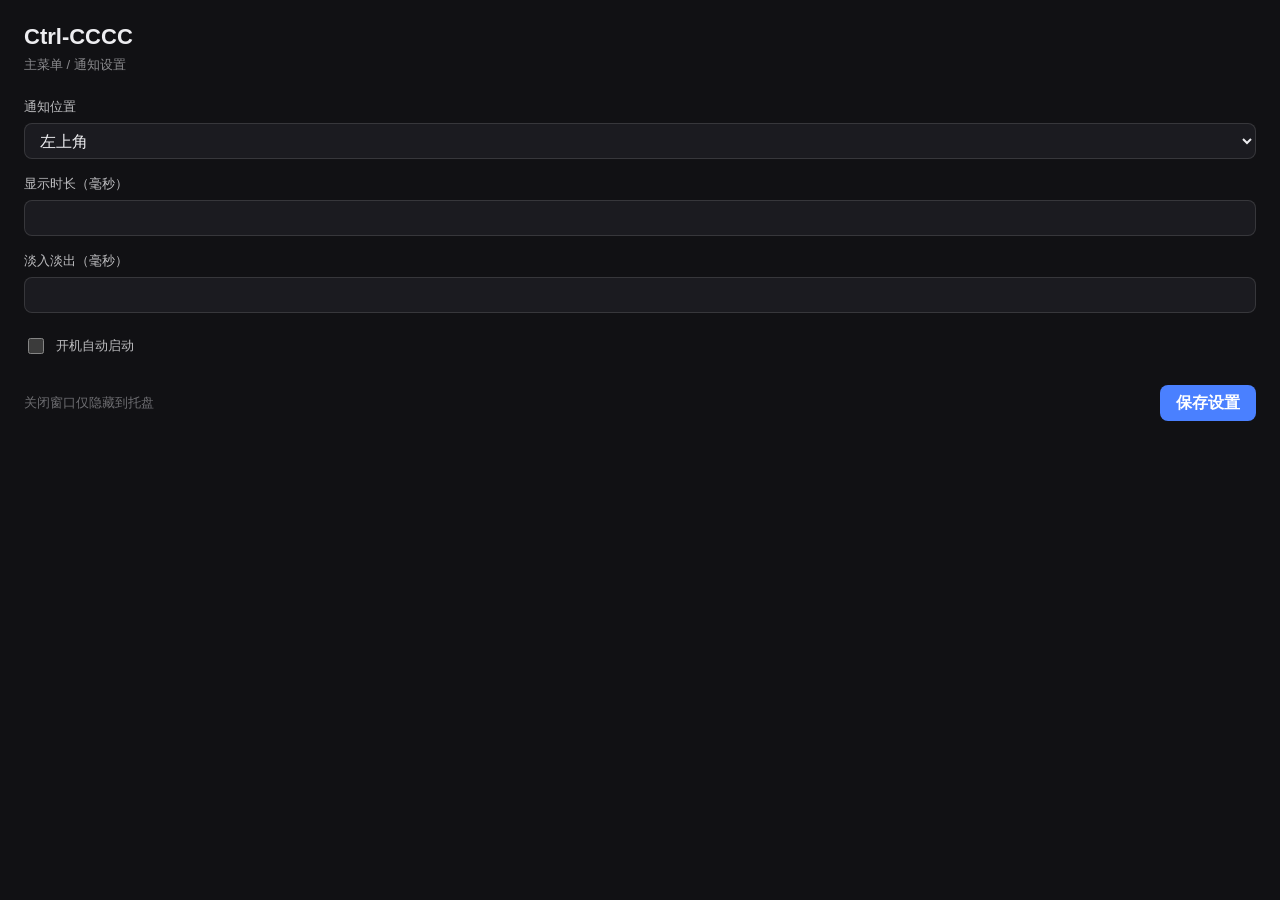
==== ui/main.html @ 38831c97 "feat: implement clipboard monitoring and notification system" ====
<!doctype html>
<html lang="zh-CN">
<head>
  <meta charset="UTF-8" />
  <meta name="viewport" content="width=device-width, initial-scale=1.0" />
  <meta http-equiv="Content-Security-Policy" content="default-src 'none'; style-src 'self'; script-src 'self'" />
  <title>Ctrl-CCCC</title>
  <link rel="stylesheet" href="main.css" />
</head>
<body>
  <main class="panel">
    <header>
      <h1>Ctrl-CCCC</h1>
      <p>主菜单 / 通知设置</p>
    </header>

    <form id="settings">
      <label class="field">
        <span>通知位置</span>
        <select id="position">
          <option value="top-left">左上角</option>
          <option value="top-right">右上角</option>
          <option value="bottom-left">左下角</option>
          <option value="bottom-right">右下角</option>
        </select>
      </label>

      <label class="field">
        <span>显示时长（毫秒）</span>
        <input id="duration" type="number" min="300" max="30000" step="100" required />
      </label>

      <label class="field">
        <span>淡入淡出（毫秒）</span>
        <input id="fade" type="number" min="0" max="15000" step="10" required />
      </label>

      <label class="check">
        <input id="autostart" type="checkbox" />
        <span>开机自动启动</span>
      </label>

      <footer>
        <output id="status"></output>
        <button type="submit">保存设置</button>
      </footer>
    </form>
  </main>

  <script src="main.js"></script>
</body>
</html>
---- ui/main.css ----
:root {
  color-scheme: dark;
  font-family: Inter, "Segoe UI Variable", "Segoe UI", -apple-system, BlinkMacSystemFont, "Noto Sans CJK SC", sans-serif;
}

* {
  box-sizing: border-box;
}

body {
  margin: 0;
  min-height: 100vh;
  background: #111114;
  color: #ededf0;
}

.panel {
  padding: 24px;
}

header h1 {
  margin: 0;
  font-size: 22px;
}

header p {
  margin: 6px 0 24px;
  color: rgb(237 237 240 / 55%);
  font-size: 13px;
}

.field {
  display: grid;
  gap: 7px;
  margin-bottom: 16px;
}

.field span,
.check {
  font-size: 13px;
  color: rgb(237 237 240 / 78%);
}

select,
input[type="number"] {
  width: 100%;
  height: 36px;
  padding: 0 11px;
  border: 1px solid rgb(255 255 255 / 12%);
  border-radius: 8px;
  background: #1b1b20;
  color: inherit;
  font: inherit;
  outline: none;
}

select:focus,
input:focus {
  border-color: #5a8dff;
}

.check {
  display: flex;
  align-items: center;
  gap: 9px;
  margin: 22px 0;
}

.check input {
  width: 16px;
  height: 16px;
  accent-color: #4a80ff;
}

footer {
  display: flex;
  align-items: center;
  justify-content: space-between;
  gap: 12px;
  margin-top: 28px;
}

output {
  color: #9bd09b;
  font-size: 13px;
  white-space: nowrap;
  overflow: hidden;
  text-overflow: ellipsis;
}

output:empty::before {
  content: "关闭窗口仅隐藏到托盘";
  color: rgb(237 237 240 / 42%);
}

button {
  min-width: 96px;
  height: 36px;
  border: 0;
  border-radius: 8px;
  background: #4a80ff;
  color: white;
  font: inherit;
  font-weight: 600;
  cursor: pointer;
}

button:active {
  transform: translateY(1px);
}
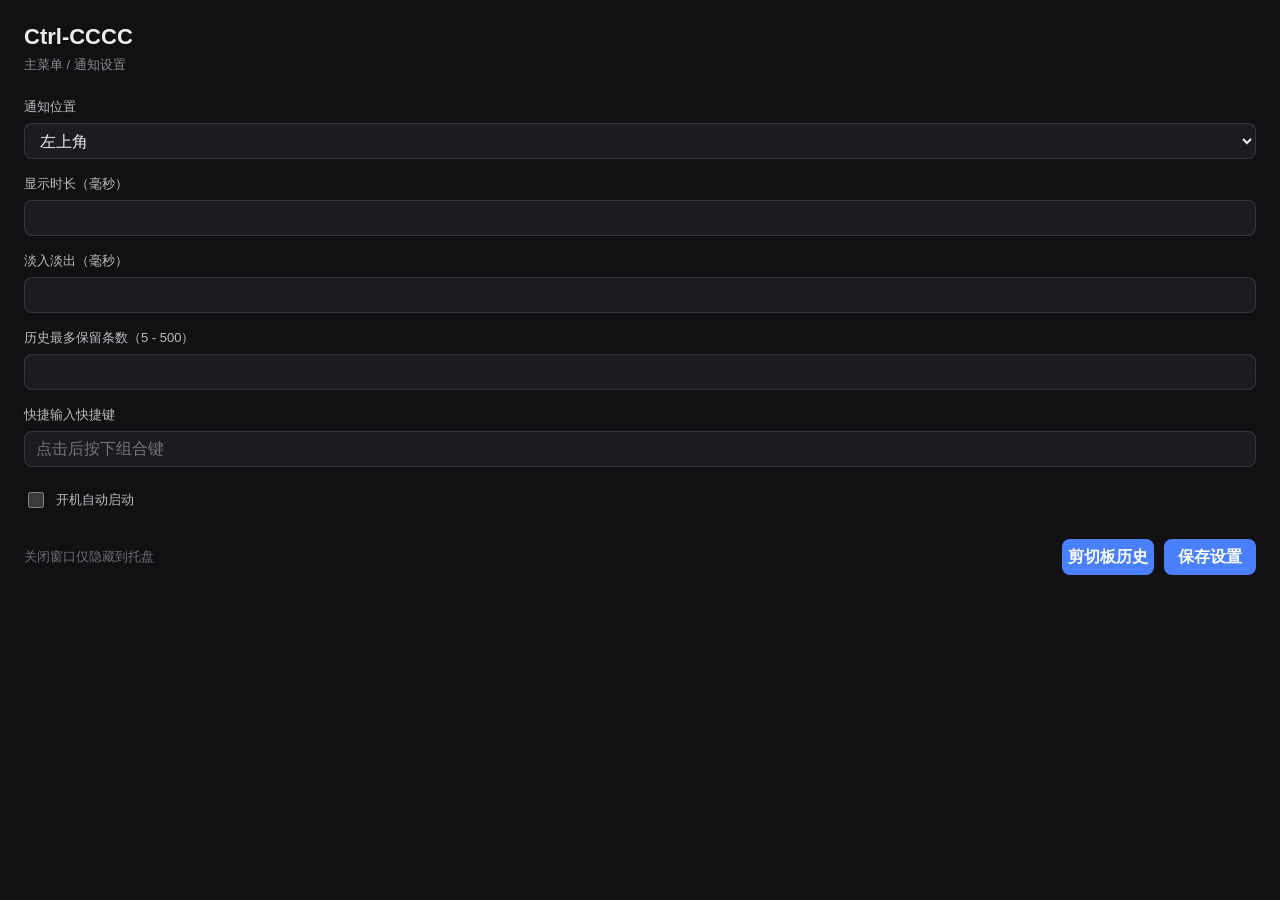
==== commit 861115dd: "feat: enhance settings and history management" ====
--- a/ui/main.html
+++ b/ui/main.html
@@ -3,48 +3,75 @@
 <head>
   <meta charset="UTF-8" />
   <meta name="viewport" content="width=device-width, initial-scale=1.0" />
-  <meta http-equiv="Content-Security-Policy" content="default-src 'none'; style-src 'self'; script-src 'self'" />
+  <meta http-equiv="Content-Security-Policy" content="default-src 'none'; style-src 'self'; script-src 'self'; img-src data:" />
   <title>Ctrl-CCCC</title>
   <link rel="stylesheet" href="main.css" />
 </head>
 <body>
   <main class="panel">
-    <header>
-      <h1>Ctrl-CCCC</h1>
-      <p>主菜单 / 通知设置</p>
-    </header>
+    <section id="settings-view" class="view active">
+      <header>
+        <h1>Ctrl-CCCC</h1>
+        <p>主菜单 / 通知设置</p>
+      </header>
 
-    <form id="settings">
-      <label class="field">
-        <span>通知位置</span>
-        <select id="position">
-          <option value="top-left">左上角</option>
-          <option value="top-right">右上角</option>
-          <option value="bottom-left">左下角</option>
-          <option value="bottom-right">右下角</option>
-        </select>
-      </label>
+      <form id="settings">
+        <label class="field">
+          <span>通知位置</span>
+          <select id="position">
+            <option value="top-left">左上角</option>
+            <option value="top-right">右上角</option>
+            <option value="bottom-left">左下角</option>
+            <option value="bottom-right">右下角</option>
+          </select>
+        </label>
 
-      <label class="field">
-        <span>显示时长（毫秒）</span>
-        <input id="duration" type="number" min="300" max="30000" step="100" required />
-      </label>
+        <label class="field">
+          <span>显示时长（毫秒）</span>
+          <input id="duration" type="number" min="300" max="30000" step="100" required />
+        </label>
 
-      <label class="field">
-        <span>淡入淡出（毫秒）</span>
-        <input id="fade" type="number" min="0" max="15000" step="10" required />
-      </label>
+        <label class="field">
+          <span>淡入淡出（毫秒）</span>
+          <input id="fade" type="number" min="0" max="15000" step="10" required />
+        </label>
 
-      <label class="check">
-        <input id="autostart" type="checkbox" />
-        <span>开机自动启动</span>
-      </label>
+        <label class="field">
+          <span>历史最多保留条数（5 - 500）</span>
+          <input id="history-limit" type="number" min="5" max="500" step="1" required />
+        </label>
 
-      <footer>
-        <output id="status"></output>
-        <button type="submit">保存设置</button>
-      </footer>
-    </form>
+        <label class="field">
+          <span>快捷输入快捷键</span>
+          <input id="quick-hotkey" type="text" readonly placeholder="点击后按下组合键" />
+        </label>
+
+        <label class="check">
+          <input id="autostart" type="checkbox" />
+          <span>开机自动启动</span>
+        </label>
+
+        <footer>
+          <output id="status"></output>
+          <div class="actions">
+            <button id="history-button" type="button">剪切板历史</button>
+            <button type="submit">保存设置</button>
+          </div>
+        </footer>
+      </form>
+    </section>
+
+    <section id="history-view" class="view">
+      <header class="page-header">
+        <div>
+          <button id="back-button" class="ghost" type="button">← 返回</button>
+          <h1>剪切板历史</h1>
+        </div>
+      </header>
+
+      <div id="history-list" class="history-list"></div>
+      <div id="history-empty" class="empty hidden">暂无历史记录</div>
+    </section>
   </main>
 
   <script src="main.js"></script>
--- a/ui/main.css
+++ b/ui/main.css
@@ -10,12 +10,22 @@
 body {
   margin: 0;
   min-height: 100vh;
+  overflow: auto;
   background: #111114;
   color: #ededf0;
 }
 
 .panel {
+  min-height: 100vh;
   padding: 24px;
+}
+
+.view {
+  display: none;
+}
+
+.view.active {
+  display: block;
 }
 
 header h1 {
@@ -27,6 +37,21 @@
   margin: 6px 0 24px;
   color: rgb(237 237 240 / 55%);
   font-size: 13px;
+}
+
+.page-header {
+  margin-bottom: 18px;
+}
+
+.page-header > div {
+  display: flex;
+  align-items: center;
+  gap: 12px;
+  min-height: 36px;
+}
+
+.page-header h1 {
+  font-size: 20px;
 }
 
 .field {
@@ -42,7 +67,7 @@
 }
 
 select,
-input[type="number"] {
+input {
   width: 100%;
   height: 36px;
   padding: 0 11px;
@@ -59,6 +84,10 @@
   border-color: #5a8dff;
 }
 
+input[readonly] {
+  cursor: pointer;
+}
+
 .check {
   display: flex;
   align-items: center;
@@ -80,6 +109,12 @@
   margin-top: 28px;
 }
 
+.actions {
+  display: flex;
+  align-items: center;
+  gap: 10px;
+}
+
 output {
   color: #9bd09b;
   font-size: 13px;
@@ -94,7 +129,7 @@
 }
 
 button {
-  min-width: 96px;
+  min-width: 92px;
   height: 36px;
   border: 0;
   border-radius: 8px;
@@ -105,6 +140,97 @@
   cursor: pointer;
 }
 
+button.ghost {
+  min-width: 78px;
+  background: #26262d;
+}
+
 button:active {
   transform: translateY(1px);
 }
+
+.history-list {
+  max-height: calc(100vh - 152px);
+  overflow-y: auto;
+  display: grid;
+  gap: 10px;
+  padding-right: 4px;
+}
+
+.history-item {
+  width: 100%;
+  display: grid;
+  grid-template-columns: 48px 1fr auto;
+  gap: 12px;
+  align-items: center;
+  min-height: 66px;
+  padding: 10px 12px;
+  border: 1px solid rgb(255 255 255 / 8%);
+  border-radius: 12px;
+  background: #191920;
+  color: inherit;
+  text-align: left;
+  font-weight: 400;
+}
+
+.history-item:hover {
+  border-color: rgb(90 141 255 / 65%);
+  background: #20222c;
+}
+
+.history-item .kind {
+  display: inline-flex;
+  align-items: center;
+  justify-content: center;
+  width: 48px;
+  height: 48px;
+  border-radius: 9px;
+  background: #26262d;
+  color: rgb(237 237 240 / 72%);
+  font-size: 12px;
+}
+
+.history-item img {
+  width: 48px;
+  height: 48px;
+  object-fit: cover;
+  border-radius: 9px;
+  background: #26262d;
+}
+
+.history-main {
+  min-width: 0;
+}
+
+.history-preview {
+  overflow: hidden;
+  color: #ededf0;
+  font-size: 13px;
+  line-height: 1.4;
+  text-overflow: ellipsis;
+  white-space: nowrap;
+}
+
+.history-time {
+  margin-top: 4px;
+  color: rgb(237 237 240 / 45%);
+  font-size: 11px;
+}
+
+.history-kind {
+  color: rgb(237 237 240 / 55%);
+  font-size: 12px;
+  white-space: nowrap;
+}
+
+.empty {
+  padding: 44px 0;
+  color: rgb(237 237 240 / 42%);
+  text-align: center;
+  font-size: 13px;
+}
+
+.hidden {
+  display: none !important;
+}
+
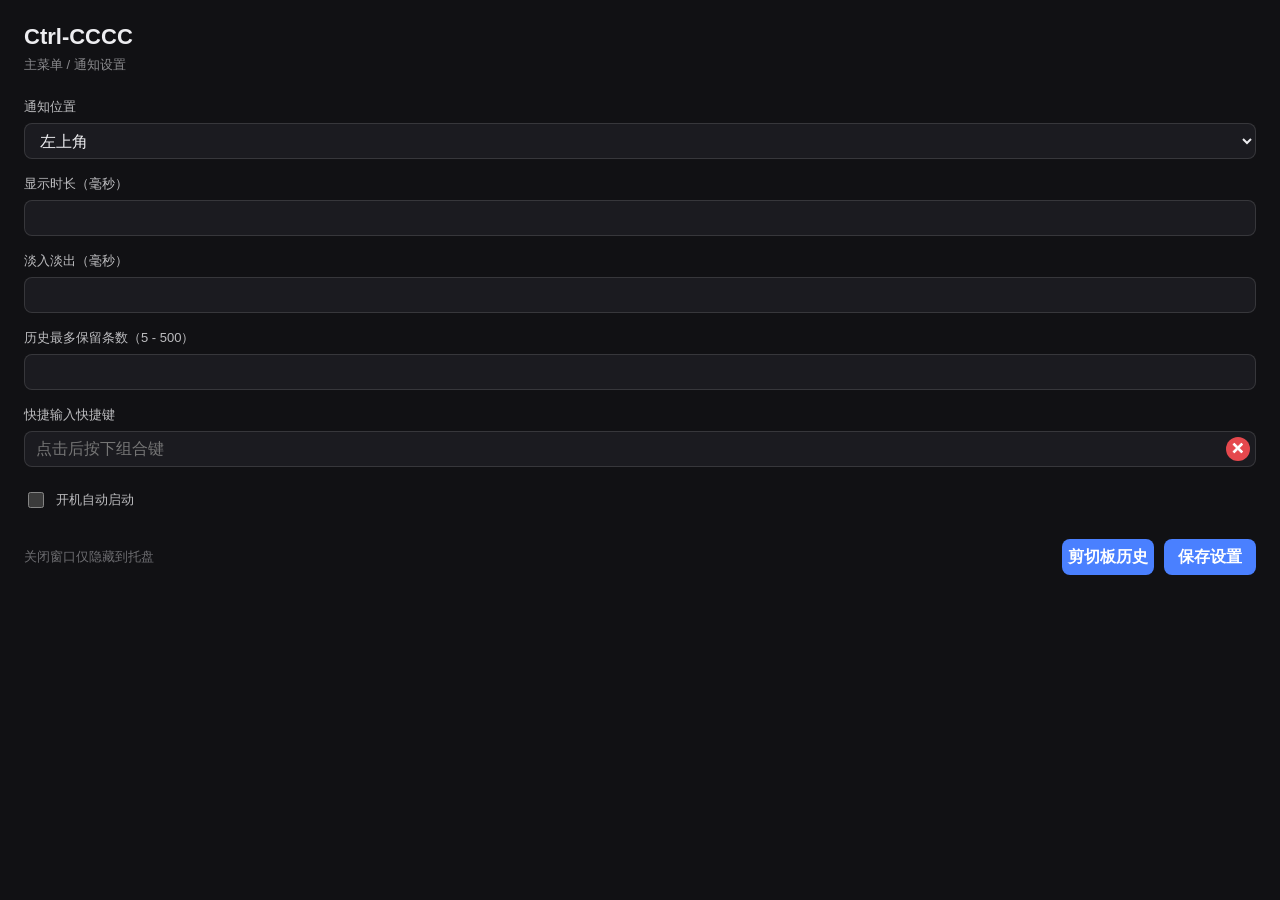
==== commit bcb5f376: "feat: 更新版本号，优化剪贴板通知功能，增加快捷键清除功能，改进界面布局和样式" ====
--- a/ui/main.html
+++ b/ui/main.html
@@ -3,7 +3,7 @@
 <head>
   <meta charset="UTF-8" />
   <meta name="viewport" content="width=device-width, initial-scale=1.0" />
-  <meta http-equiv="Content-Security-Policy" content="default-src 'none'; style-src 'self'; script-src 'self'; img-src data:" />
+  <meta http-equiv="Content-Security-Policy" content="default-src 'none'; style-src 'self'; script-src 'self'; img-src 'self' data:" />
   <title>Ctrl-CCCC</title>
   <link rel="stylesheet" href="main.css" />
 </head>
@@ -41,10 +41,13 @@
           <input id="history-limit" type="number" min="5" max="500" step="1" required />
         </label>
 
-        <label class="field">
+        <div class="field">
           <span>快捷输入快捷键</span>
-          <input id="quick-hotkey" type="text" readonly placeholder="点击后按下组合键" />
-        </label>
+          <div class="hotkey-input">
+            <input id="quick-hotkey" type="text" readonly placeholder="点击后按下组合键" />
+            <button id="clear-hotkey-button" class="hotkey-clear" type="button" title="清除快捷键并关闭功能" aria-label="清除快捷键并关闭功能">✕</button>
+          </div>
+        </div>
 
         <label class="check">
           <input id="autostart" type="checkbox" />
--- a/ui/main.css
+++ b/ui/main.css
@@ -88,6 +88,39 @@
   cursor: pointer;
 }
 
+.hotkey-input {
+  position: relative;
+}
+
+.hotkey-input input {
+  padding-right: 40px;
+}
+
+.hotkey-clear {
+  position: absolute;
+  top: 6px;
+  right: 6px;
+  min-width: 24px;
+  width: 24px;
+  height: 24px;
+  padding: 0;
+  border-radius: 50%;
+  background: #e5484d;
+  color: white;
+  font-size: 14px;
+  font-weight: 600;
+  line-height: 1;
+}
+
+.hotkey-clear:hover {
+  background: #cf3439;
+}
+
+.hotkey-clear:disabled {
+  cursor: default;
+  opacity: 0.55;
+}
+
 .check {
   display: flex;
   align-items: center;
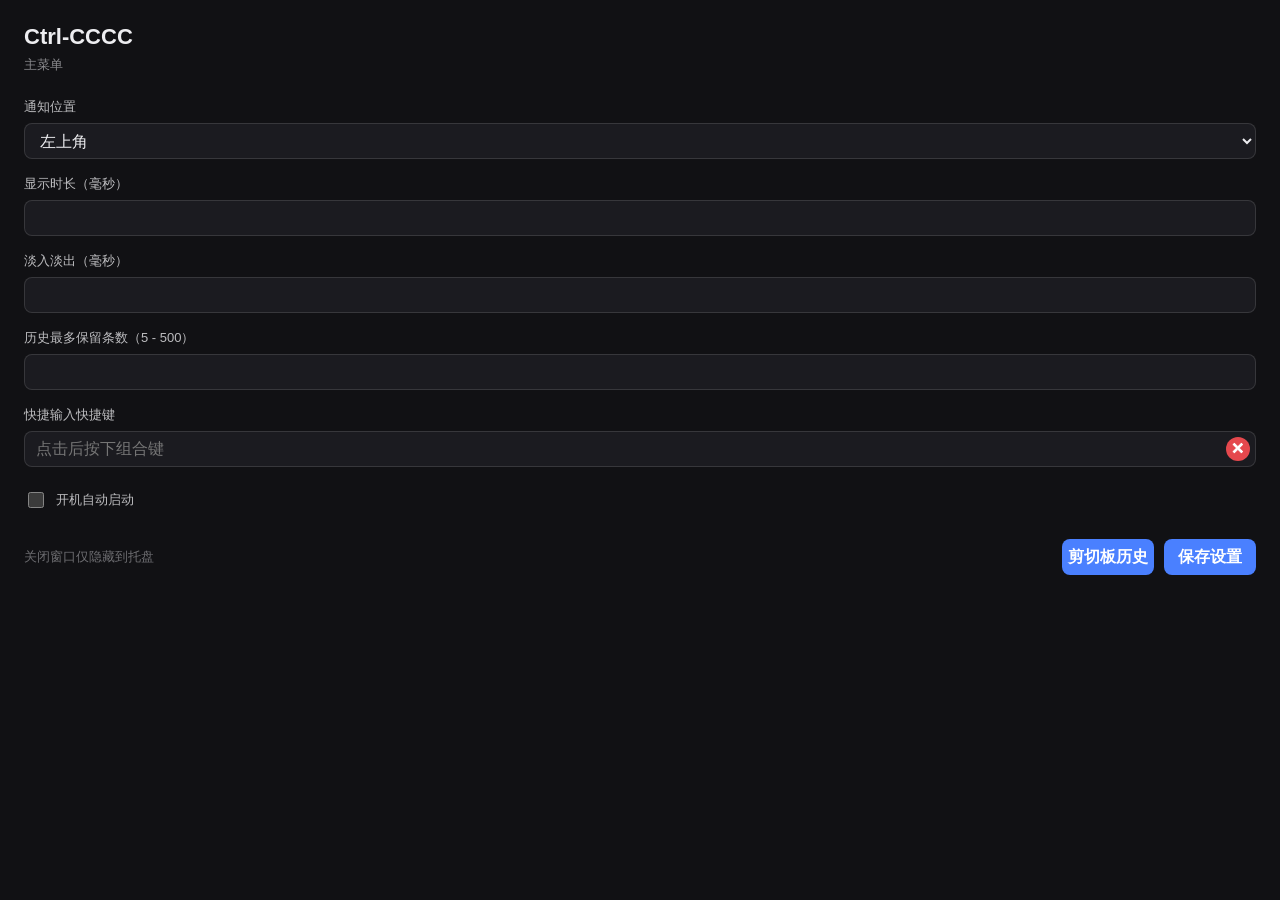
==== commit ecdae3f6: "docs: update readme" ====
--- a/ui/main.html
+++ b/ui/main.html
@@ -3,7 +3,7 @@
 <head>
   <meta charset="UTF-8" />
   <meta name="viewport" content="width=device-width, initial-scale=1.0" />
-  <meta http-equiv="Content-Security-Policy" content="default-src 'none'; style-src 'self'; script-src 'self'; img-src 'self' data:" />
+  <meta http-equiv="Content-Security-Policy" content="default-src 'none'; style-src 'self'; script-src 'self'; img-src 'self' asset: http://asset.localhost data:" />
   <title>Ctrl-CCCC</title>
   <link rel="stylesheet" href="main.css" />
 </head>
@@ -12,7 +12,7 @@
     <section id="settings-view" class="view active">
       <header>
         <h1>Ctrl-CCCC</h1>
-        <p>主菜单 / 通知设置</p>
+        <p>主菜单</p>
       </header>
 
       <form id="settings">
@@ -80,3 +80,4 @@
   <script src="main.js"></script>
 </body>
 </html>
+
